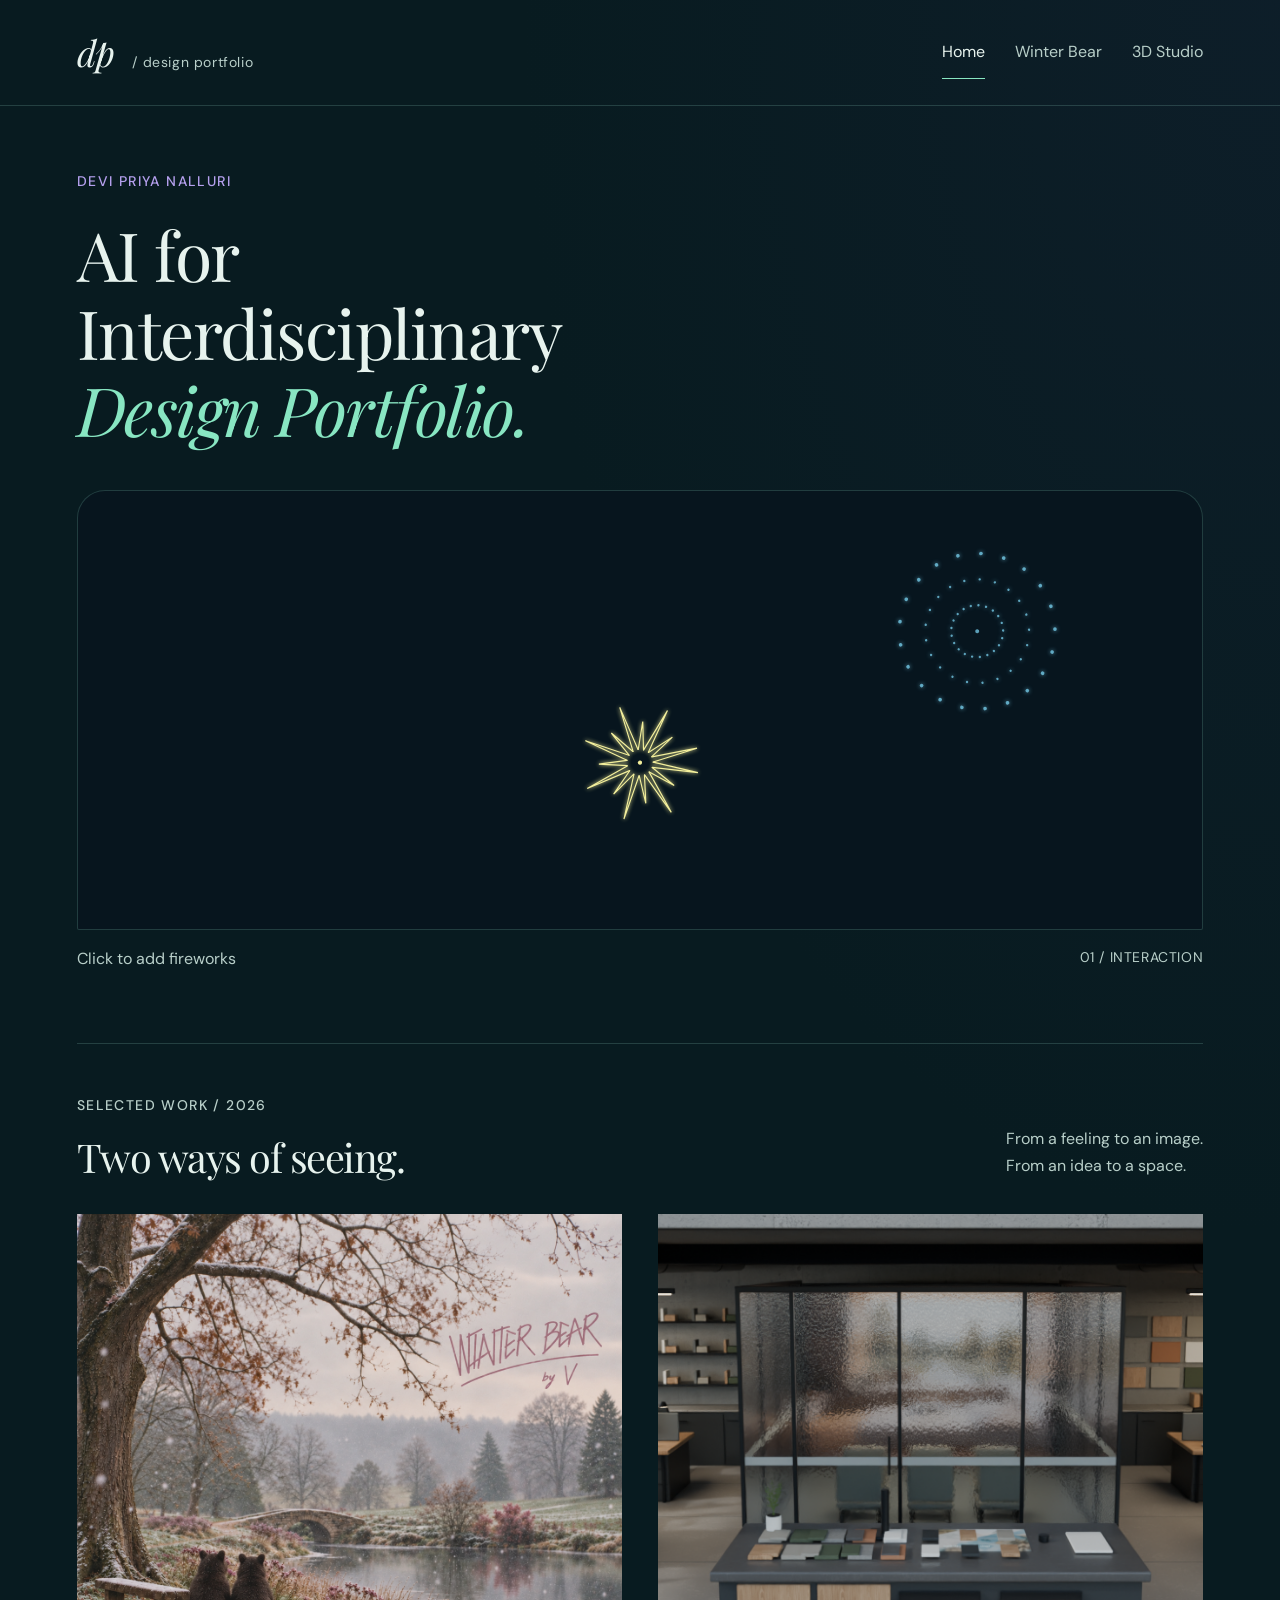
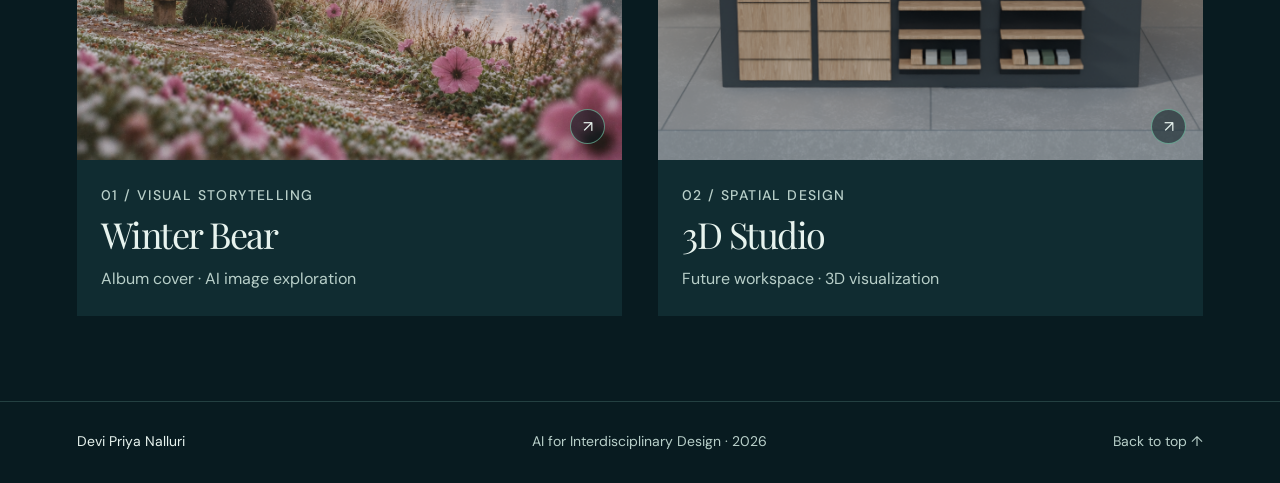
==== index.html @ 21fcf57a "Publish interdisciplinary design portfolio" ====
<!doctype html><html lang="en"><head><meta charset="UTF-8"><meta name="viewport" content="width=device-width,initial-scale=1"><meta name="theme-color" content="#081b20"><meta name="description" content="Devi Priya Nalluri’s AI for Interdisciplinary Design Portfolio. Explore Winter Bear album artwork and an AI-integrated 3D Studio."><title>Design Portfolio — Devi Priya Nalluri</title><link rel="stylesheet" href="styles.css?v=green-image-cards-1"></head><body id="top"><a class="skip" href="#main">Skip to content</a><header class="header"><a class="brand" href="index.html" aria-label="Devi Priya Nalluri home">dp<span> / design portfolio</span></a><nav aria-label="Main navigation"><a href="index.html" aria-current="page">Home</a><a href="winter-bear.html" >Winter Bear</a><a href="studio.html" >3D Studio</a></nav></header><main id="main"><section class="home-hero"><div class="hero-copy"><p class="eyebrow">DEVI PRIYA NALLURI</p><h1>AI for<br>Interdisciplinary<br><em>Design Portfolio.</em></h1></div><div class="sky-wrap"><div id="firework-area" role="group" tabindex="0" aria-label="Fireworks drawing area. Click or tap to add one firework at that position. Press Enter or Space to add one at the center."><canvas aria-hidden="true"></canvas></div><p class="sky-note"><span class="firework-instruction">Click to add fireworks</span><span>01 / INTERACTION</span></p><span class="sr-only" id="firework-status" role="status" aria-live="polite"></span></div></section><section id="projects" class="projects"><div class="section-heading"><div><p class="eyebrow">SELECTED WORK / 2026</p><h2>Two ways of seeing.</h2></div><p>From a feeling to an image.<br>From an idea to a space.</p></div><div class="project-grid"><a class="project-card" href="winter-bear.html"><div class="card-image album"><img src="assets/winter-bear.png" alt="Winter Bear album cover with two bears beside a snowy pond" loading="lazy"><span class="card-arrow">↗</span></div><div class="card-meta"><div><p class="eyebrow">01 / VISUAL STORYTELLING</p><h3>Winter Bear</h3></div><span>Album cover · AI image exploration</span></div></a><a class="project-card" href="studio.html"><div class="card-image studio"><img src="assets/studio-final.png" alt="Final 3D studio with workstations, a central presentation room and green sofa" loading="lazy"><span class="card-arrow">↗</span></div><div class="card-meta"><div><p class="eyebrow">02 / SPATIAL DESIGN</p><h3>3D Studio</h3></div><span>Future workspace · 3D visualization</span></div></a></div></section></main><footer><a href="index.html">Devi Priya Nalluri</a><span>AI for Interdisciplinary Design · 2026</span><a href="#top">Back to top ↑</a></footer><dialog id="viewer"><button class="close" aria-label="Close image">Close ×</button><img alt=""><p></p></dialog><script src="app.js?v=fireworks-expiry-1"></script></body></html>
---- styles.css ----
@import url('https://fonts.googleapis.com/css2?family=DM+Sans:wght@400;450;500;600;700&family=Playfair+Display:ital,wght@0,400;0,500;1,400;1,500&display=swap');
:root{--bg:#081b20;--ink:#e7f3ee;--muted:#a5bfb9;--line:#9bdfcc30;--accent:#88e6c2;--violet:#b5a0ee;--serif:'Playfair Display',Georgia,serif;--sans:'DM Sans',Arial,sans-serif;color-scheme:dark}*{box-sizing:border-box}html{scroll-behavior:smooth;scroll-padding-top:30px}body{margin:0;background:var(--bg);color:var(--ink);font-family:var(--sans);font-size:15px;line-height:1.65}a{color:inherit;text-decoration:none}button{font:inherit;color:inherit}button,a{-webkit-tap-highlight-color:transparent}a:focus-visible,button:focus-visible{outline:2px solid var(--accent);outline-offset:6px}::selection{background:#397f72;color:white}.header,main,footer{max-width:1600px;margin:auto;padding-left:6%;padding-right:6%}.header{height:106px;display:flex;align-items:center;justify-content:space-between;border-bottom:1px solid var(--line)}.brand{font-family:var(--serif);font-size:30px;font-style:italic;letter-spacing:-2px}.brand span{font-family:var(--sans);font-style:normal;font-size:11px;letter-spacing:1px;color:var(--muted);margin-left:15px}nav{display:flex;gap:35px;font-size:12px}nav a{color:var(--muted);padding:7px 0;border-bottom:1px solid transparent}nav a:hover,nav a[aria-current]{color:var(--ink);border-color:var(--accent)}.eyebrow{font-size:10px;letter-spacing:2px;font-weight:500;line-height:1.6;color:var(--muted);margin:0 0 18px}h1,h2,h3,p{margin-top:0}h1,h2,h3{font-family:var(--serif);font-weight:400;line-height:1.14;letter-spacing:-1.5px}em{font-weight:400;color:var(--accent)}h1{font-size:clamp(48px,5.3vw,83px);margin-bottom:25px}h2{font-size:clamp(32px,3.1vw,48px);margin-bottom:20px}h3{font-size:32px;margin:0}.home-hero{display:grid;grid-template-columns:1.08fr 1fr;gap:6%;padding:88px 0 100px;align-items:center}.hero-copy>.eyebrow{color:var(--accent);margin-bottom:27px}.intro{font-size:14px;color:var(--muted);margin-bottom:35px}.text-link{font-size:12px;border-bottom:1px solid #8a929d;padding-bottom:10px;display:inline-flex;gap:40px}.text-link:hover{color:var(--accent)}.sky-wrap{padding-top:8px}#firework-area{position:relative;overflow:hidden;height:460px;border:1px solid #ffffff16;border-radius:48% 48% 2px 2px;background:radial-gradient(ellipse at 50% 65%,#163c40 0%,#0a202d 48%,#050f1f 90%);cursor:crosshair;isolation:isolate}canvas{position:absolute;inset:0;width:100%;height:100%}.moon{position:absolute;top:100px;right:90px;width:60px;height:60px;border-radius:50%;box-shadow:12px 6px 0 0 #e6dfc9;transform:rotate(-23deg);filter:drop-shadow(0 0 17px #ded0ad55);pointer-events:none}.sky-coordinate{position:absolute;bottom:99px;left:30px;font-size:8px;letter-spacing:2px;color:#b5d7cf;pointer-events:none}.sky-caption{position:absolute;bottom:0;left:0;right:0;padding:20px 30px;border-top:1px solid var(--line);display:flex;justify-content:space-between;align-items:center;gap:15px;background:#06191cbb}.sky-caption>span{font-family:var(--serif);font-style:italic;font-size:18px}.sky-caption button{border:0;background:transparent;text-align:left;font-size:9px;cursor:pointer;padding:8px 0;color:#9bf3d1}.sky-note{display:flex;justify-content:space-between;margin:16px 0 0;font-size:9px;color:var(--muted)}.sky-note span{font-size:8px;letter-spacing:1px}.projects{border-top:1px solid var(--line);padding:50px 0 85px}.section-heading{display:flex;justify-content:space-between;gap:30px;align-items:end;margin-bottom:35px}.section-heading h2{margin-bottom:0}.section-heading>p{font-size:12px;color:var(--muted);margin:0;max-width:260px}.project-grid{display:grid;grid-template-columns:1fr 1fr;gap:36px}.card-image{height:430px;position:relative;overflow:hidden;background:#102c31;display:flex;align-items:center;justify-content:center}.card-image.album{background:#152e33;padding:33px}.card-image.album img{width:auto;max-width:100%;height:100%;object-fit:contain}.card-image.studio img{width:100%;height:100%;object-fit:cover}.card-image img{transition:transform .6s}.project-card:hover img{transform:scale(1.035)}.card-arrow{position:absolute;bottom:16px;right:17px;border:1px solid #ffffff80;background:#081b2088;border-radius:50%;width:35px;height:35px;text-align:center;line-height:33px}.card-meta{padding-top:23px}.card-meta .eyebrow{margin-bottom:8px}.card-meta>span{display:block;color:var(--muted);font-size:11px;margin-top:10px}.closing{text-align:center;border-top:1px solid var(--line);padding:70px 0 80px}.closing>p:last-child{font-family:var(--serif);font-size:40px;line-height:1.4;margin:0}footer{border-top:1px solid var(--line);display:flex;justify-content:space-between;gap:20px;padding-top:26px;padding-bottom:30px;font-size:10px;color:var(--muted)}footer>a:first-child{color:var(--ink)}.project-page{padding-top:38px}.back{font-size:11px;color:var(--muted)}.project-intro{display:flex;justify-content:space-between;align-items:end;gap:30px;padding:65px 0 40px}.project-intro h1{font-size:clamp(64px,7vw,100px);margin:0}.project-intro>p{color:var(--muted);margin:0 0 8px;font-size:14px}.cover-feature{background:#102c31;padding:45px 0 20px;text-align:center}.cover-feature>.image-button{width:min(620px,80%)}.image-button{display:block;position:relative;margin:0;padding:0;background:transparent;border:0;cursor:zoom-in;overflow:hidden;width:100%}.image-button img{display:block;width:100%;height:auto}.expand{position:absolute;bottom:14px;right:14px;width:30px;height:30px;background:#081b20b0;border-radius:50%;line-height:28px;font-size:18px}.image-button:hover .expand{background:#3f4c5f}.image-caption{font-size:10px;color:var(--muted);margin:15px 0 0}.section-space{margin-top:95px}.brief{display:grid;grid-template-columns:1fr 1.6fr;gap:10%;padding-bottom:70px;border-bottom:1px solid var(--line)}.body-large{font-size:20px;line-height:1.75;color:#c3dcd4}.details{margin:30px 0 0}.details>div{border-top:1px solid var(--line);padding:14px 0;display:grid;grid-template-columns:120px 1fr;gap:15px}.details dt{font-size:11px;color:var(--muted)}.details dd{margin:0;font-size:12px}.process-grid{display:grid;grid-template-columns:repeat(3,1fr);gap:24px}figure{margin:0}figcaption{margin-top:20px}figcaption .eyebrow{color:var(--accent);font-size:9px}figcaption p{font-size:12px;color:var(--muted);margin-top:10px;line-height:1.8}.reflection{border-top:1px solid var(--line);padding-top:65px;padding-bottom:60px;max-width:100%}.reflection>p:last-child{color:var(--muted);max-width:590px;font-size:16px}.next-project{display:flex;align-items:center;justify-content:space-between;padding:38px 0 60px;border-top:1px solid var(--line)}.next-project h2{margin:0}.next-project>span{font-size:55px;color:var(--accent);transition:transform .2s}.next-project:hover>span{transform:translate(5px,-5px)}.comparison{display:grid;grid-template-columns:1fr 1fr;gap:28px}.decision-row{display:grid;grid-template-columns:repeat(3,1fr);gap:35px;margin-top:35px}.decision-row .eyebrow{color:var(--accent);font-size:9px}.decision-row p{color:var(--muted);font-size:12px;margin-top:12px}video{display:block;width:100%;background:#080d14;max-height:75vh}.skip{position:absolute;left:15px;top:-60px;background:var(--ink);color:var(--bg);padding:10px;z-index:20}.skip:focus{top:15px}dialog{border:1px solid var(--line);padding:55px 25px 15px;background:#081b20;color:var(--ink);max-width:95vw;max-height:95vh}dialog::backdrop{background:#03070de8}dialog img{display:block;max-width:85vw;max-height:73vh;object-fit:contain;margin:auto}dialog p{font-size:11px;color:var(--muted);margin:15px 0 0;max-width:800px}.close{position:absolute;right:20px;top:13px;background:transparent;border:0;cursor:pointer;font-size:12px}body:has(dialog[open]){overflow:hidden}
@media(min-width:1500px){.card-image{height:490px}}@media(max-width:1000px){.header,main,footer{padding-left:5%;padding-right:5%}.brand span{display:none}.home-hero{gap:5%;padding:65px 0 75px}#firework-area{height:400px}.sky-caption{padding:18px}.sky-caption>span{font-size:15px}.sky-coordinate{left:18px}.card-image{height:340px}.card-image.album{padding:25px}.sky-note{font-size:8px}.sky-note span{display:none}.project-intro>p{font-size:12px}.brief{gap:6%}}
@media(max-width:650px){.header{height:85px}nav{gap:18px;font-size:11px}.brand{font-size:26px}.home-hero{grid-template-columns:1fr;padding-top:50px;gap:45px}h1{font-size:clamp(38px,11.3vw,53px)}.intro br{display:none}.hero-copy{max-width:450px}#firework-area{height:380px;border-radius:46% 46% 2px 2px}.sky-caption{padding:20px}.moon{right:75px;top:75px}.sky-note{font-size:9px}.sky-note span{display:block}.section-heading{display:block;margin-bottom:26px}.section-heading>p{margin-top:20px}.project-grid,.process-grid,.comparison,.brief,.decision-row{grid-template-columns:1fr}.project-grid{gap:45px}.card-image{height:390px}.card-image.studio{height:300px}.projects{padding-top:35px;padding-bottom:60px}.closing{padding:50px 0}.closing>p:last-child{font-size:30px}footer{flex-wrap:wrap;gap:12px}footer>span{order:3;width:100%}footer>a:last-child{margin-left:auto}.project-intro{display:block;padding-top:40px}.project-intro>p{margin-top:20px;font-size:14px}.project-intro h1{font-size:64px}.section-space{margin-top:60px}.brief{gap:10px;padding-bottom:35px}.body-large{font-size:18px}.cover-feature{padding:25px 0 15px}.cover-feature>.image-button{width:88%}.cover-feature .image-caption{padding:0 12px;font-size:8px}.process-grid{gap:30px}.comparison{gap:25px}.reflection{padding-top:40px;padding-bottom:30px}.decision-row{gap:10px}.details>div{grid-template-columns:90px 1fr}.image-caption{font-size:9px}}
@media(prefers-reduced-motion:reduce){html{scroll-behavior:auto}*,*:before,*:after{animation:none!important;transition:none!important}}

body{background:radial-gradient(ellipse at 100% 0%,#18243b55,transparent 42%),var(--bg)}em{color:var(--accent)}.closing em{color:var(--violet)}#firework-area:focus-visible{outline:2px solid var(--accent);outline-offset:6px}#firework-area{border-color:#8ee8cc30}.sky-caption{min-height:76px}.sky-caption button{font-size:10px;min-height:38px}.sky-note{gap:12px}.sky-note>span{flex-shrink:0}.hero-copy>.eyebrow{color:var(--violet)}.card-arrow{border-color:#88e6c288}.moon{display:none}@media(max-width:650px){.sky-note{font-size:8px}.sky-caption>span{font-size:16px}.sky-caption{padding:16px}.sky-caption button{font-size:9px}}

/* Panoramic aurora aligns with the entire two-project grid. */
.home-hero{grid-template-columns:minmax(0,1fr);gap:42px;padding-top:64px;padding-bottom:70px}.sky-wrap{width:100%;min-width:0;padding-top:0}#firework-area{width:100%;height:440px;border-radius:28px 28px 2px 2px}.hero-copy{display:grid;grid-template-columns:1.3fr 1fr;column-gap:7%;align-items:end;max-width:none}.hero-copy>.eyebrow{grid-column:1/-1;margin-bottom:24px}.hero-copy h1{grid-column:1;grid-row:2/4;margin-bottom:0}.hero-copy .intro{grid-column:2;grid-row:2;margin-bottom:26px}.hero-copy .text-link{grid-column:2;grid-row:3;justify-self:start;align-self:start}.sky-coordinate{bottom:100px}.sky-caption{padding-left:30px;padding-right:30px}
@media(max-width:650px){.home-hero{gap:35px;padding-top:46px;padding-bottom:50px}.hero-copy{display:block}.hero-copy h1{margin-bottom:25px}.hero-copy .intro{margin-bottom:30px}#firework-area{height:360px;border-radius:22px 22px 2px 2px}.sky-caption{padding-left:16px;padding-right:16px}}

#firework-area{background:#07151e;cursor:crosshair;touch-action:pan-y;isolation:isolate}#firework-area canvas{display:block;pointer-events:none}.sky-note .firework-instruction{font-size:11px;letter-spacing:0;color:var(--muted);flex-shrink:1}.sr-only{position:absolute;width:1px;height:1px;padding:0;margin:-1px;overflow:hidden;clip:rect(0,0,0,0);white-space:nowrap;border:0}
.sky-note .firework-instruction{display:block}

.project-grid .card-image{aspect-ratio:1/1;height:auto}.project-grid .card-image.album{padding:0;background:transparent}.project-grid .card-image.album img{width:100%;height:100%;object-fit:cover}

.project-grid{grid-template-columns:repeat(2,minmax(0,1fr))}.project-card{min-width:0}.project-grid .card-image{display:block;position:relative;width:100%;aspect-ratio:1;height:auto;padding:0;overflow:hidden}.project-grid .card-image img{position:absolute;inset:0;width:100%;height:100%;max-width:none;object-fit:cover}.project-grid .card-image.studio img{transform:scale(1.1)}.project-grid .project-card:hover .card-image.studio img{transform:scale(1.135)}@media(max-width:650px){.project-grid{grid-template-columns:minmax(0,1fr)}}

.cover-feature>.image-button{margin-inline:auto}

/* Supporting typography uses the requested 14 / 16 / 18 px scale. */
:root{--muted:#b8cfc9}body{font-size:16px;line-height:1.75}.brand{font-size:36px}.brand span{font-size:14px;letter-spacing:.6px}nav{font-size:16px;gap:30px}nav a{padding:12px 0}.eyebrow,figcaption .eyebrow,.decision-row .eyebrow{font-size:14px;letter-spacing:1.4px;line-height:1.6}.intro,.project-intro>p{font-size:18px;line-height:1.75}.project-intro>p{max-width:420px}.text-link,.back{font-size:16px}.section-heading>p{font-size:16px;line-height:1.7;max-width:350px}.card-meta>span{font-size:16px;line-height:1.7}.card-meta h3{font-size:36px}.image-caption,.cover-feature .image-caption{font-size:14px;line-height:1.65}.cover-feature .image-caption{padding:0 24px}.body-large{font-size:18px;line-height:1.75}.details>div{grid-template-columns:145px minmax(0,1fr);gap:20px;padding:19px 0}.details dt{font-size:14px;font-weight:500}.details dd{font-size:16px;line-height:1.75}figcaption p,.decision-row p{font-size:16px;line-height:1.8}.reflection>p:last-child{font-size:18px;line-height:1.8;max-width:680px}footer{font-size:14px;line-height:1.65;flex-wrap:wrap;align-items:center;gap:20px;padding-top:28px;padding-bottom:30px}dialog p{font-size:14px}.close{font-size:16px;min-height:44px;top:4px}.sky-note{font-size:14px;flex-wrap:wrap;gap:10px 20px;line-height:1.65}.sky-note span{font-size:14px;letter-spacing:.6px}.sky-note .firework-instruction{font-size:16px;letter-spacing:0}.sky-coordinate{font-size:14px}.sky-caption button{font-size:16px}
@media(max-width:1000px){.brief{grid-template-columns:1fr 1.5fr;gap:5%}.details>div{grid-template-columns:1fr;gap:6px}.section-heading{align-items:start}.section-heading>p{max-width:300px}.process-grid{gap:22px}}
@media(max-width:650px){.header{height:auto;min-height:94px;gap:16px;padding-top:16px;padding-bottom:16px}.brand{font-size:34px}nav{font-size:16px;gap:16px;flex-wrap:wrap;justify-content:flex-end}.eyebrow,figcaption .eyebrow,.decision-row .eyebrow{font-size:14px;letter-spacing:1px}.section-heading>p,.card-meta>span{font-size:16px}.project-intro>p,.body-large{font-size:18px}.brief{grid-template-columns:1fr;gap:14px}.details dd,figcaption p,.decision-row p{font-size:16px}.reflection>p:last-child{font-size:18px}.image-caption,.cover-feature .image-caption{font-size:14px}.sky-note .firework-instruction{font-size:16px}.sky-note>span:last-child{font-size:14px}.section-heading>p{max-width:none}footer{font-size:14px}}
.hero-copy{display:block}

/* Shared green card surface for project imagery. */
:root{--card:#102c31}.project-card,.project-grid .card-image,.project-grid .card-image.album,.cover-feature,.process-grid figure,.comparison figure{background:var(--card)}.project-card .card-meta{padding:24px}.project-page .image-button{background:var(--card);padding:20px}.project-page .cover-feature>.image-button{padding:0}.process-grid figcaption,.comparison figcaption{margin-top:0;padding:4px 20px 20px}.process-grid figcaption p,.comparison figcaption p{margin-bottom:0}.project-page .expand{bottom:30px;right:30px}.project-page .cover-feature .expand{bottom:14px;right:14px}@media(max-width:650px){.project-card .card-meta{padding:20px}.project-page .image-button{padding:14px}.process-grid figcaption,.comparison figcaption{padding:4px 14px 20px}.project-page .expand{bottom:24px;right:24px}}
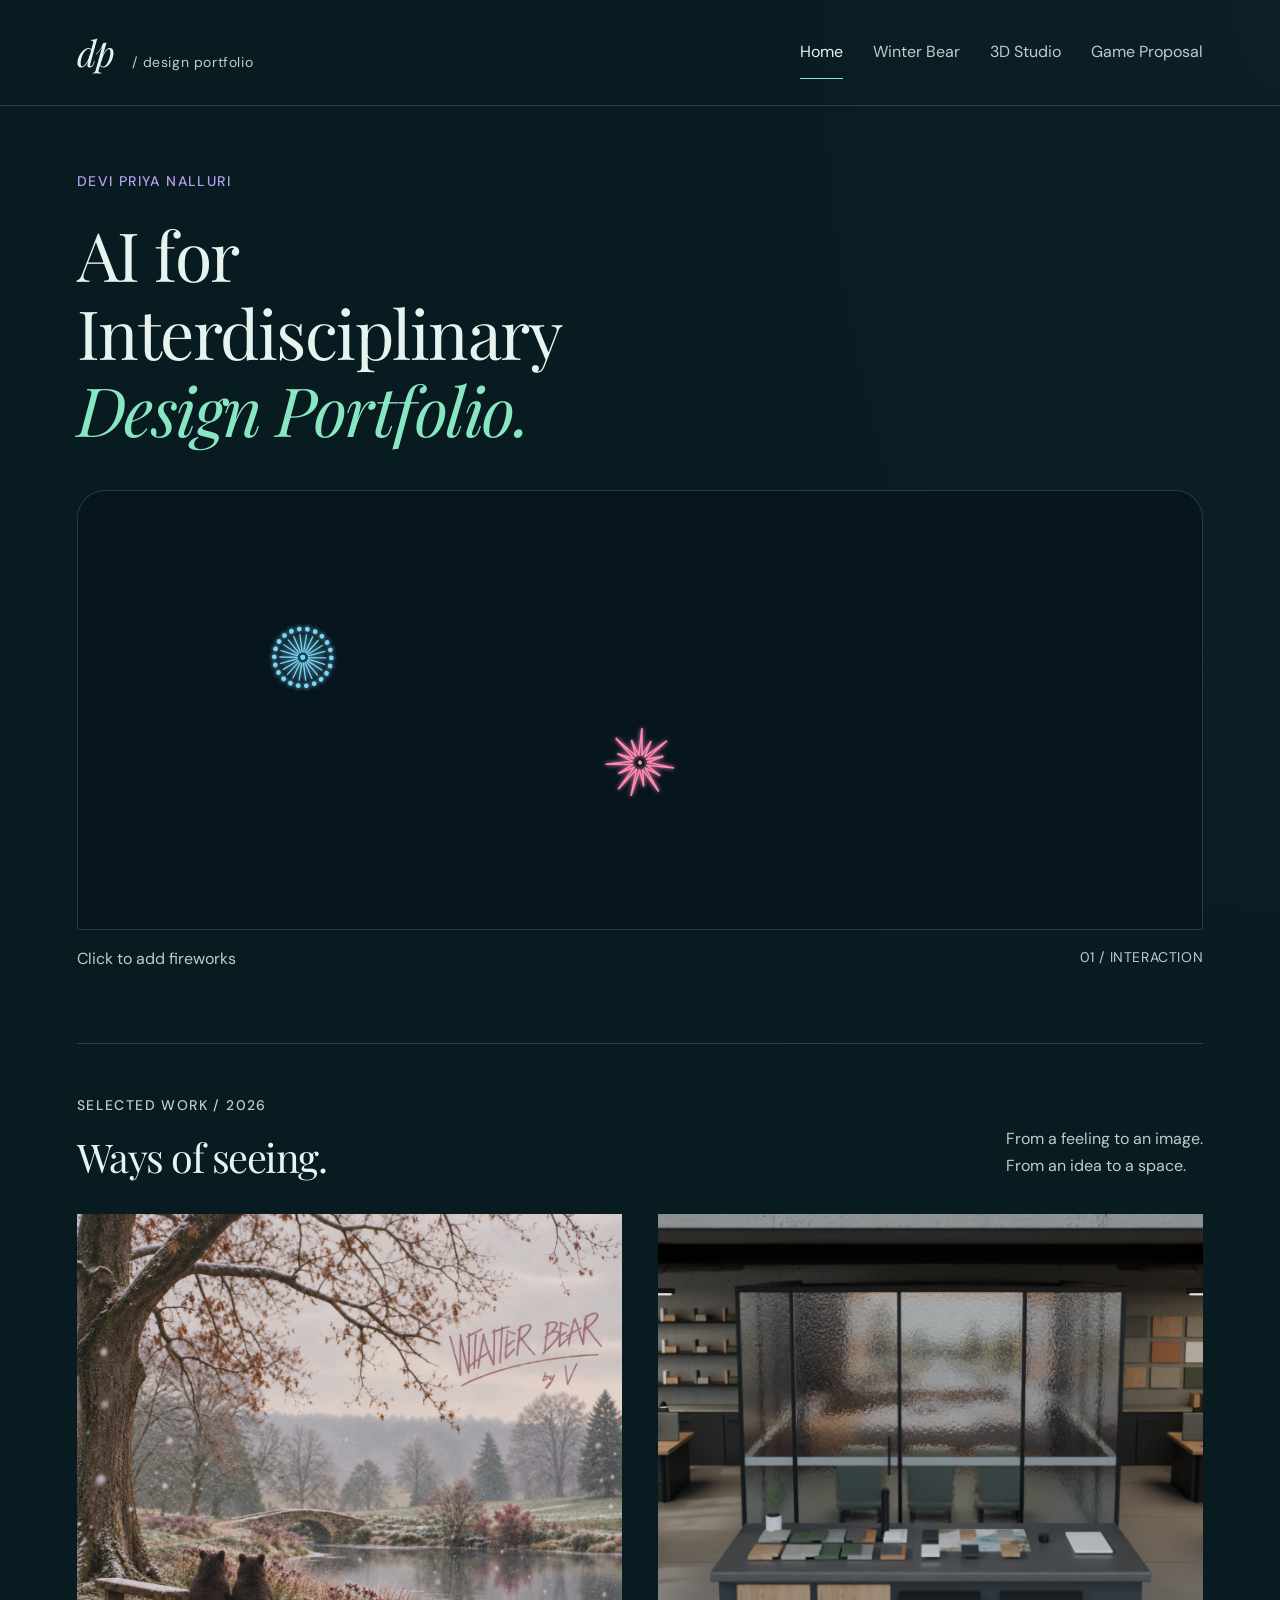
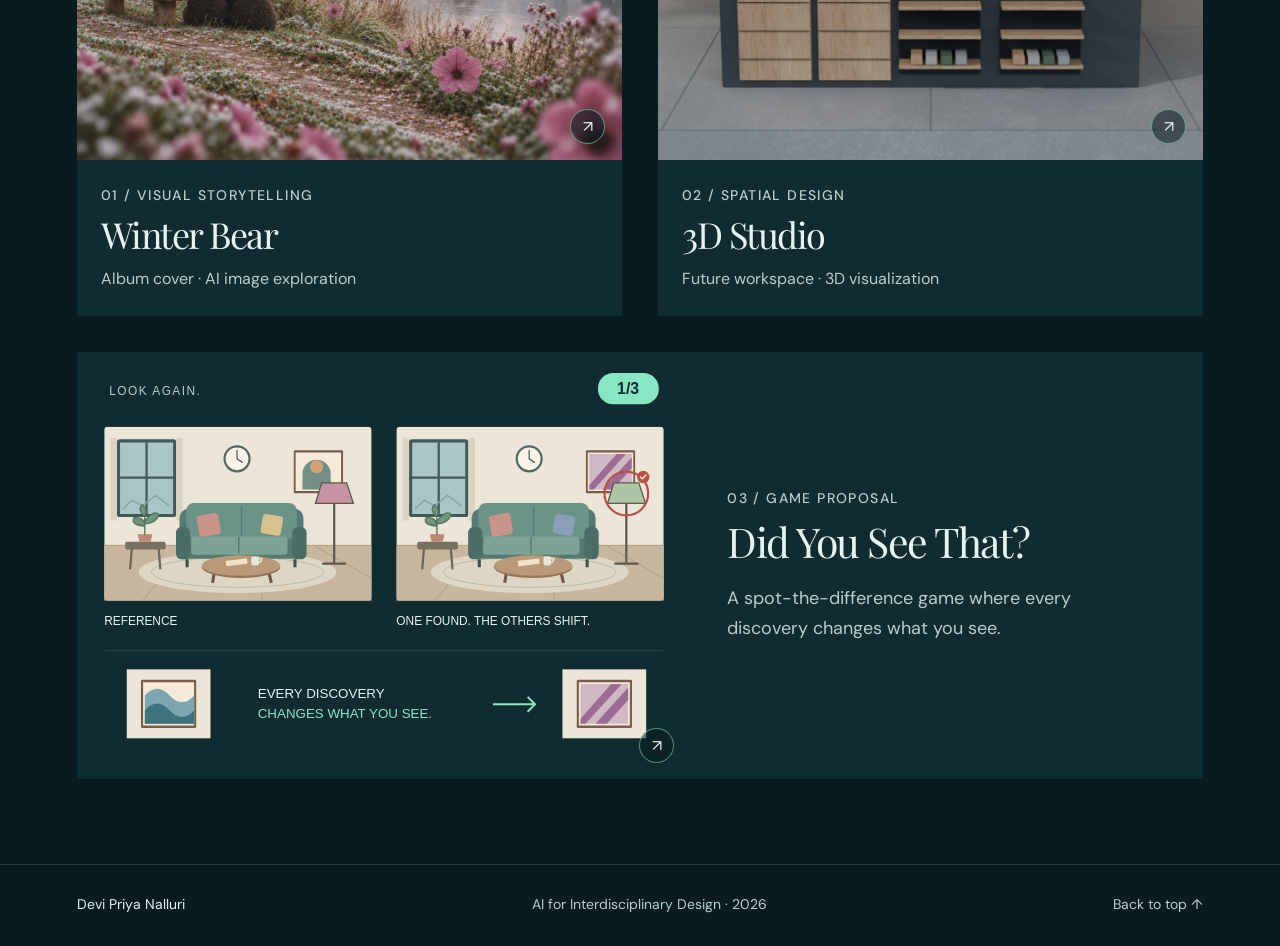
==== commit ab2d6b32: "Add Did You See That game proposal introduction" ====
--- a/index.html
+++ b/index.html
@@ -1 +1 @@
-<!doctype html><html lang="en"><head><meta charset="UTF-8"><meta name="viewport" content="width=device-width,initial-scale=1"><meta name="theme-color" content="#081b20"><meta name="description" content="Devi Priya Nalluri’s AI for Interdisciplinary Design Portfolio. Explore Winter Bear album artwork and an AI-integrated 3D Studio."><title>Design Portfolio — Devi Priya Nalluri</title><link rel="stylesheet" href="styles.css?v=green-image-cards-1"></head><body id="top"><a class="skip" href="#main">Skip to content</a><header class="header"><a class="brand" href="index.html" aria-label="Devi Priya Nalluri home">dp<span> / design portfolio</span></a><nav aria-label="Main navigation"><a href="index.html" aria-current="page">Home</a><a href="winter-bear.html" >Winter Bear</a><a href="studio.html" >3D Studio</a></nav></header><main id="main"><section class="home-hero"><div class="hero-copy"><p class="eyebrow">DEVI PRIYA NALLURI</p><h1>AI for<br>Interdisciplinary<br><em>Design Portfolio.</em></h1></div><div class="sky-wrap"><div id="firework-area" role="group" tabindex="0" aria-label="Fireworks drawing area. Click or tap to add one firework at that position. Press Enter or Space to add one at the center."><canvas aria-hidden="true"></canvas></div><p class="sky-note"><span class="firework-instruction">Click to add fireworks</span><span>01 / INTERACTION</span></p><span class="sr-only" id="firework-status" role="status" aria-live="polite"></span></div></section><section id="projects" class="projects"><div class="section-heading"><div><p class="eyebrow">SELECTED WORK / 2026</p><h2>Two ways of seeing.</h2></div><p>From a feeling to an image.<br>From an idea to a space.</p></div><div class="project-grid"><a class="project-card" href="winter-bear.html"><div class="card-image album"><img src="assets/winter-bear.png" alt="Winter Bear album cover with two bears beside a snowy pond" loading="lazy"><span class="card-arrow">↗</span></div><div class="card-meta"><div><p class="eyebrow">01 / VISUAL STORYTELLING</p><h3>Winter Bear</h3></div><span>Album cover · AI image exploration</span></div></a><a class="project-card" href="studio.html"><div class="card-image studio"><img src="assets/studio-final.png" alt="Final 3D studio with workstations, a central presentation room and green sofa" loading="lazy"><span class="card-arrow">↗</span></div><div class="card-meta"><div><p class="eyebrow">02 / SPATIAL DESIGN</p><h3>3D Studio</h3></div><span>Future workspace · 3D visualization</span></div></a></div></section></main><footer><a href="index.html">Devi Priya Nalluri</a><span>AI for Interdisciplinary Design · 2026</span><a href="#top">Back to top ↑</a></footer><dialog id="viewer"><button class="close" aria-label="Close image">Close ×</button><img alt=""><p></p></dialog><script src="app.js?v=fireworks-expiry-1"></script></body></html>+<!doctype html><html lang="en"><head><meta charset="UTF-8"><meta name="viewport" content="width=device-width,initial-scale=1"><meta name="theme-color" content="#081b20"><meta name="description" content="Devi Priya Nalluri’s AI for Interdisciplinary Design Portfolio. Explore Winter Bear album artwork, an AI-integrated 3D Studio, and the game proposal Did You See That?."><title>Design Portfolio — Devi Priya Nalluri</title><link rel="stylesheet" href="styles.css?v=game-proposal-1"></head><body id="top"><a class="skip" href="#main">Skip to content</a><header class="header"><a class="brand" href="index.html" aria-label="Devi Priya Nalluri home">dp<span> / design portfolio</span></a><nav aria-label="Main navigation"><a href="index.html" aria-current="page">Home</a><a href="winter-bear.html" >Winter Bear</a><a href="studio.html" >3D Studio</a><a href="game-proposal.html">Game Proposal</a></nav></header><main id="main"><section class="home-hero"><div class="hero-copy"><p class="eyebrow">DEVI PRIYA NALLURI</p><h1>AI for<br>Interdisciplinary<br><em>Design Portfolio.</em></h1></div><div class="sky-wrap"><div id="firework-area" role="group" tabindex="0" aria-label="Fireworks drawing area. Click or tap to add one firework at that position. Press Enter or Space to add one at the center."><canvas aria-hidden="true"></canvas></div><p class="sky-note"><span class="firework-instruction">Click to add fireworks</span><span>01 / INTERACTION</span></p><span class="sr-only" id="firework-status" role="status" aria-live="polite"></span></div></section><section id="projects" class="projects"><div class="section-heading"><div><p class="eyebrow">SELECTED WORK / 2026</p><h2>Ways of seeing.</h2></div><p>From a feeling to an image.<br>From an idea to a space.</p></div><div class="project-grid"><a class="project-card" href="winter-bear.html"><div class="card-image album"><img src="assets/winter-bear.png" alt="Winter Bear album cover with two bears beside a snowy pond" loading="lazy"><span class="card-arrow">↗</span></div><div class="card-meta"><div><p class="eyebrow">01 / VISUAL STORYTELLING</p><h3>Winter Bear</h3></div><span>Album cover · AI image exploration</span></div></a><a class="project-card" href="studio.html"><div class="card-image studio"><img src="assets/studio-final.png" alt="Final 3D studio with workstations, a central presentation room and green sofa" loading="lazy"><span class="card-arrow">↗</span></div><div class="card-meta"><div><p class="eyebrow">02 / SPATIAL DESIGN</p><h3>3D Studio</h3></div><span>Future workspace · 3D visualization</span></div></a><a class="project-card game-project-card" href="game-proposal.html"><div class="card-image game"><img src="assets/game-proposal-preview.svg" alt="Two illustrated rooms with a circled difference, a 1/3 counter, and a changing picture detail" loading="lazy"><span class="card-arrow">↗</span></div><div class="card-meta"><p class="eyebrow">03 / GAME PROPOSAL</p><h3>Did You See That?</h3><span>A spot-the-difference game where every discovery changes what you see.</span></div></a></div></section></main><footer><a href="index.html">Devi Priya Nalluri</a><span>AI for Interdisciplinary Design · 2026</span><a href="#top">Back to top ↑</a></footer><dialog id="viewer"><button class="close" aria-label="Close image">Close ×</button><img alt=""><p></p></dialog><script src="app.js?v=fireworks-expiry-1"></script></body></html>
--- a/styles.css
+++ b/styles.css
@@ -27,3 +27,8 @@
 
 /* Shared green card surface for project imagery. */
 :root{--card:#102c31}.project-card,.project-grid .card-image,.project-grid .card-image.album,.cover-feature,.process-grid figure,.comparison figure{background:var(--card)}.project-card .card-meta{padding:24px}.project-page .image-button{background:var(--card);padding:20px}.project-page .cover-feature>.image-button{padding:0}.process-grid figcaption,.comparison figcaption{margin-top:0;padding:4px 20px 20px}.process-grid figcaption p,.comparison figcaption p{margin-bottom:0}.project-page .expand{bottom:30px;right:30px}.project-page .cover-feature .expand{bottom:14px;right:14px}@media(max-width:650px){.project-card .card-meta{padding:20px}.project-page .image-button{padding:14px}.process-grid figcaption,.comparison figcaption{padding:4px 14px 20px}.project-page .expand{bottom:24px;right:24px}}
+
+/* Game proposal — Section 01: introduce the game. */
+.game-project-card{grid-column:1/-1;display:grid;grid-template-columns:1.2fr 1fr;align-items:center}.project-grid .game-project-card .card-image{aspect-ratio:1.44}.project-grid .card-image.game img{object-fit:contain}.game-project-card .card-meta{padding:36px}.game-project-card h3{font-size:clamp(30px,3.2vw,48px)}.game-project-card .card-meta>span{font-size:18px;line-height:1.65;max-width:420px;margin-top:20px}.game-title-block{padding:70px 0 48px;max-width:980px}.game-title-block h1{font-size:clamp(64px,8.5vw,124px);line-height:1.04;margin:0 0 30px}.game-tagline{font-size:18px;line-height:1.75;max-width:610px;color:var(--muted);margin:0}.game-visual{padding:30px;background:var(--card);border:1px solid var(--line)}.game-visual-heading{display:flex;align-items:center;justify-content:space-between;gap:24px;margin-bottom:28px}.game-visual-heading .eyebrow{margin-bottom:6px}.game-visual-heading p:last-child{font-family:var(--serif);font-size:clamp(24px,2.5vw,36px);line-height:1.3;margin:0}.discovery-counter{display:flex;align-items:center;gap:16px;border:1px solid #88e6c266;border-radius:50px;padding:10px 24px;color:var(--accent);white-space:nowrap}.discovery-counter span{font-size:14px;letter-spacing:1px}.discovery-counter strong{font-size:28px;line-height:1.2}.room-comparison{display:grid;grid-template-columns:repeat(2,minmax(0,1fr));gap:24px}.room-label{font-size:14px;letter-spacing:1px;display:flex;justify-content:space-between;gap:12px;margin-bottom:12px}.room-label>span{letter-spacing:0;color:var(--muted)}.project-page .room-zoom{padding:0;background:transparent}.room-zoom:after{content:'↗';position:absolute;right:12px;bottom:12px;width:30px;height:30px;border-radius:50%;background:#102c31c9;color:var(--ink);font-size:18px;line-height:29px}.change-inset{display:flex;justify-content:space-between;align-items:center;gap:30px;border-top:1px solid var(--line);margin-top:30px;padding-top:26px}.inset-explanation .eyebrow{color:var(--accent);margin-bottom:8px}.inset-explanation p:last-child{font-size:18px;line-height:1.6;margin-bottom:0}.detail-pair{display:flex;align-items:center;gap:22px}.detail-pair figure{width:130px;max-width:26vw}.detail-pair img{display:block;width:100%;height:auto}.detail-pair figcaption{font-size:14px;text-align:center;margin-top:8px;color:var(--muted)}.inset-arrow{font-size:30px;color:var(--accent)}.game-visual>figcaption{font-size:14px;color:var(--muted);line-height:1.7;border-top:1px solid var(--line);padding-top:20px;margin-top:26px;max-width:none}.game-intro-copy{display:grid;grid-template-columns:1fr 1.7fr;gap:8%;border-top:1px solid var(--line);padding-top:50px}.game-section-marker>span{display:inline-flex;align-items:center;justify-content:center;width:44px;height:44px;background:var(--accent);color:var(--bg);font-size:16px;margin-bottom:24px}.game-writing section+section{margin-top:38px;padding-top:32px;border-top:1px solid var(--line)}.game-writing h3{font-family:var(--sans);font-size:18px;font-weight:600;letter-spacing:0;line-height:1.5;margin-bottom:15px}.game-writing p{font-size:16px;line-height:1.85;color:var(--muted);margin:0;max-width:700px}.game-back-link{display:inline-block;margin:70px 0 55px;font-size:16px;color:var(--accent)}
+@media(max-width:1000px){nav{gap:20px}.header{height:auto;min-height:106px;gap:24px;padding-top:20px;padding-bottom:20px}nav{flex-wrap:wrap;justify-content:flex-end}.game-visual{padding:22px}.room-label{flex-wrap:wrap;gap:0 12px}.change-inset{gap:22px}.detail-pair{gap:14px}.detail-pair figure{width:110px}.game-project-card .card-meta{padding:26px}}
+@media(max-width:650px){.header{gap:14px}nav{gap:2px 16px;max-width:285px}.game-project-card{grid-template-columns:1fr}.game-project-card .card-meta{padding:24px}.game-title-block{padding:45px 0 35px}.game-title-block h1{font-size:64px}.game-visual{padding:16px}.game-visual-heading{gap:14px;align-items:start}.game-visual-heading p:last-child{font-size:26px}.discovery-counter{padding:10px 14px;gap:6px;flex-direction:column;border-radius:18px}.discovery-counter span{font-size:14px}.discovery-counter strong{font-size:24px}.room-comparison{grid-template-columns:1fr;gap:26px}.room-label{flex-wrap:nowrap}.change-inset{flex-direction:column;align-items:stretch;gap:22px}.inset-explanation p:last-child{font-size:18px}.detail-pair{justify-content:center;gap:18px}.detail-pair figure{max-width:none;width:38%}.game-intro-copy{grid-template-columns:1fr;gap:25px;padding-top:35px}.game-section-marker h2 br{display:none}.game-section-marker>span{margin-bottom:18px}.game-back-link{margin-top:50px}}
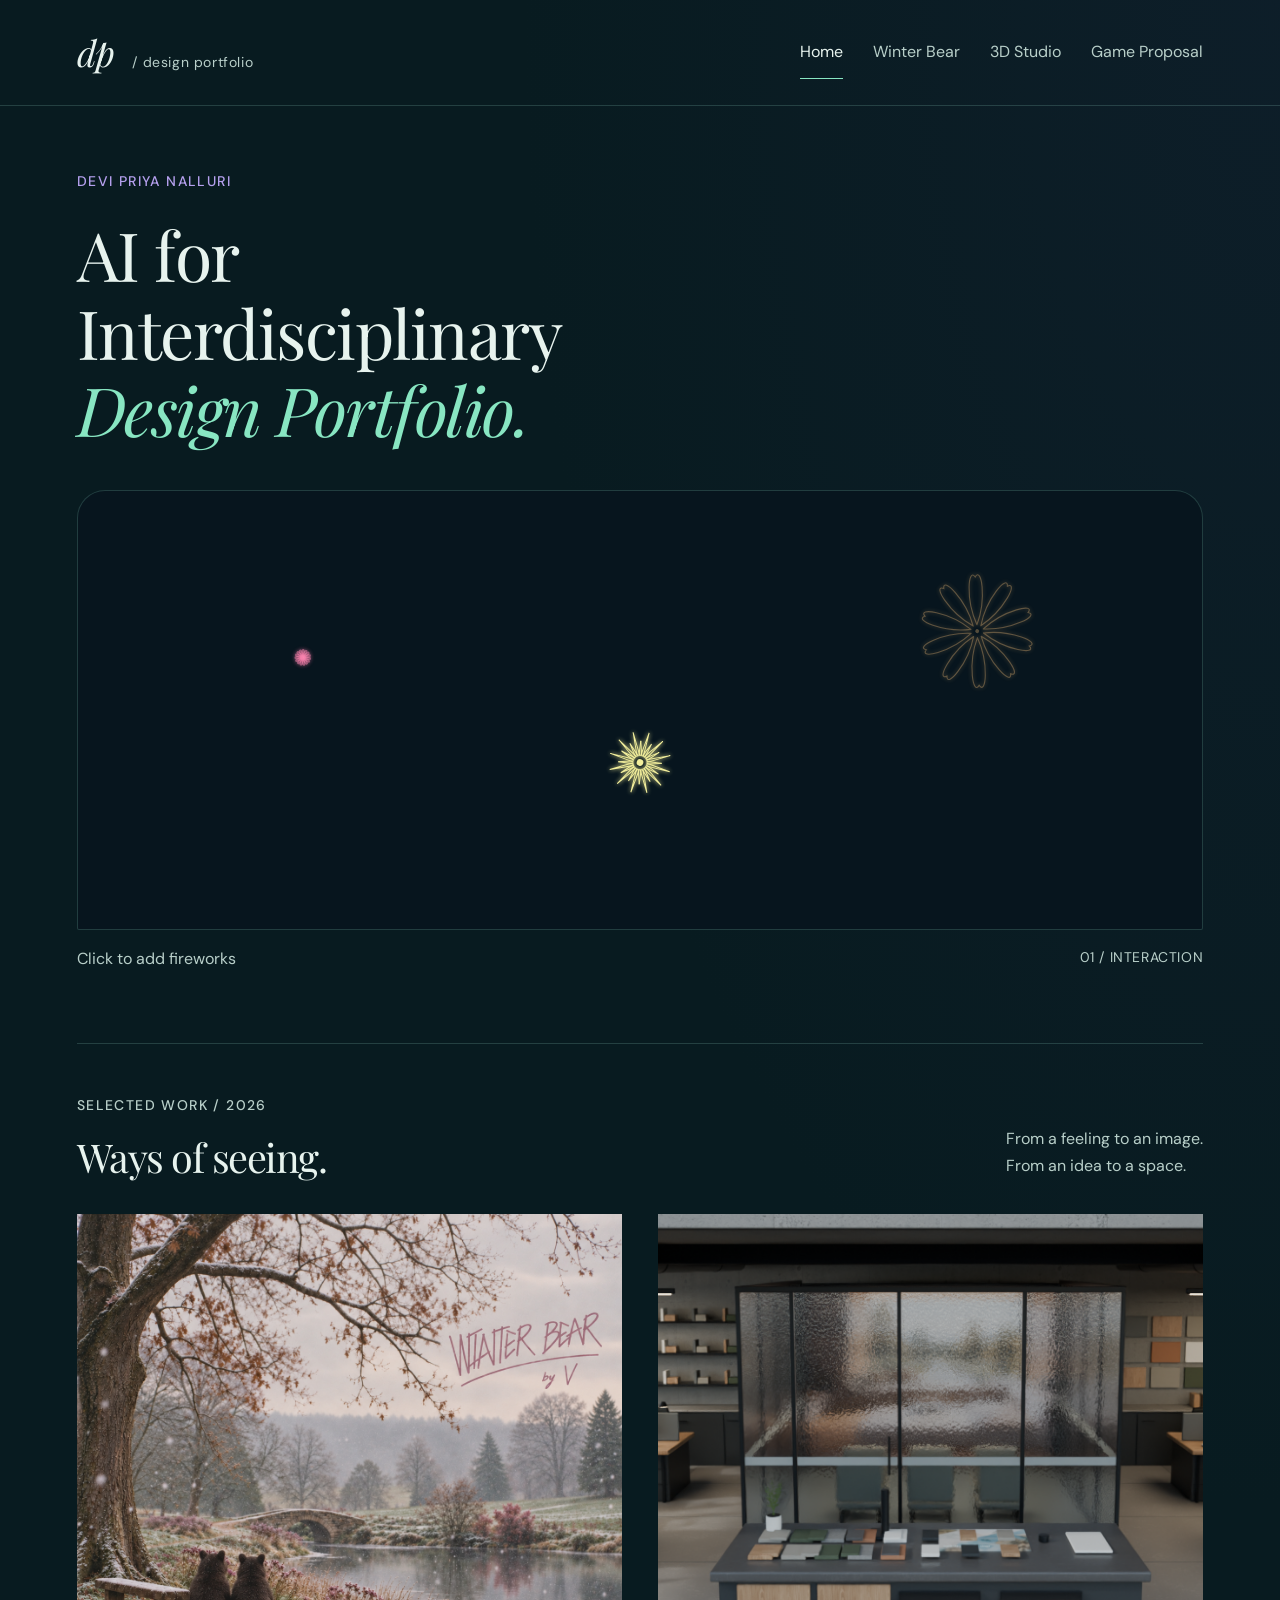
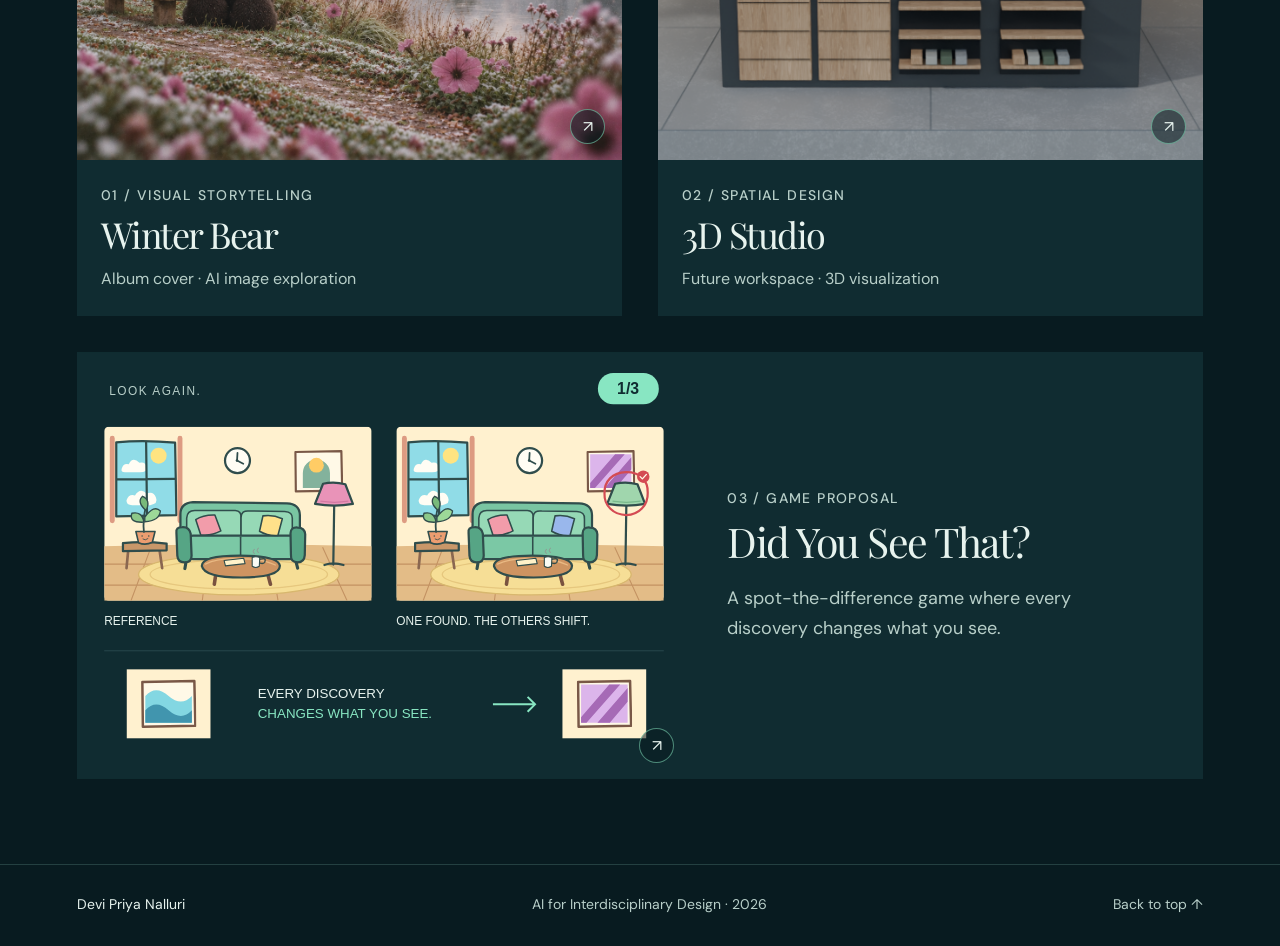
==== commit 41e8c358: "Make game concept illustrations more cartoon-like" ====
--- a/index.html
+++ b/index.html
@@ -1 +1 @@
-<!doctype html><html lang="en"><head><meta charset="UTF-8"><meta name="viewport" content="width=device-width,initial-scale=1"><meta name="theme-color" content="#081b20"><meta name="description" content="Devi Priya Nalluri’s AI for Interdisciplinary Design Portfolio. Explore Winter Bear album artwork, an AI-integrated 3D Studio, and the game proposal Did You See That?."><title>Design Portfolio — Devi Priya Nalluri</title><link rel="stylesheet" href="styles.css?v=game-proposal-1"></head><body id="top"><a class="skip" href="#main">Skip to content</a><header class="header"><a class="brand" href="index.html" aria-label="Devi Priya Nalluri home">dp<span> / design portfolio</span></a><nav aria-label="Main navigation"><a href="index.html" aria-current="page">Home</a><a href="winter-bear.html" >Winter Bear</a><a href="studio.html" >3D Studio</a><a href="game-proposal.html">Game Proposal</a></nav></header><main id="main"><section class="home-hero"><div class="hero-copy"><p class="eyebrow">DEVI PRIYA NALLURI</p><h1>AI for<br>Interdisciplinary<br><em>Design Portfolio.</em></h1></div><div class="sky-wrap"><div id="firework-area" role="group" tabindex="0" aria-label="Fireworks drawing area. Click or tap to add one firework at that position. Press Enter or Space to add one at the center."><canvas aria-hidden="true"></canvas></div><p class="sky-note"><span class="firework-instruction">Click to add fireworks</span><span>01 / INTERACTION</span></p><span class="sr-only" id="firework-status" role="status" aria-live="polite"></span></div></section><section id="projects" class="projects"><div class="section-heading"><div><p class="eyebrow">SELECTED WORK / 2026</p><h2>Ways of seeing.</h2></div><p>From a feeling to an image.<br>From an idea to a space.</p></div><div class="project-grid"><a class="project-card" href="winter-bear.html"><div class="card-image album"><img src="assets/winter-bear.png" alt="Winter Bear album cover with two bears beside a snowy pond" loading="lazy"><span class="card-arrow">↗</span></div><div class="card-meta"><div><p class="eyebrow">01 / VISUAL STORYTELLING</p><h3>Winter Bear</h3></div><span>Album cover · AI image exploration</span></div></a><a class="project-card" href="studio.html"><div class="card-image studio"><img src="assets/studio-final.png" alt="Final 3D studio with workstations, a central presentation room and green sofa" loading="lazy"><span class="card-arrow">↗</span></div><div class="card-meta"><div><p class="eyebrow">02 / SPATIAL DESIGN</p><h3>3D Studio</h3></div><span>Future workspace · 3D visualization</span></div></a><a class="project-card game-project-card" href="game-proposal.html"><div class="card-image game"><img src="assets/game-proposal-preview.svg" alt="Two illustrated rooms with a circled difference, a 1/3 counter, and a changing picture detail" loading="lazy"><span class="card-arrow">↗</span></div><div class="card-meta"><p class="eyebrow">03 / GAME PROPOSAL</p><h3>Did You See That?</h3><span>A spot-the-difference game where every discovery changes what you see.</span></div></a></div></section></main><footer><a href="index.html">Devi Priya Nalluri</a><span>AI for Interdisciplinary Design · 2026</span><a href="#top">Back to top ↑</a></footer><dialog id="viewer"><button class="close" aria-label="Close image">Close ×</button><img alt=""><p></p></dialog><script src="app.js?v=fireworks-expiry-1"></script></body></html>+<!doctype html><html lang="en"><head><meta charset="UTF-8"><meta name="viewport" content="width=device-width,initial-scale=1"><meta name="theme-color" content="#081b20"><meta name="description" content="Devi Priya Nalluri’s AI for Interdisciplinary Design Portfolio. Explore Winter Bear album artwork, an AI-integrated 3D Studio, and the game proposal Did You See That?."><title>Design Portfolio — Devi Priya Nalluri</title><link rel="stylesheet" href="styles.css?v=game-proposal-1"></head><body id="top"><a class="skip" href="#main">Skip to content</a><header class="header"><a class="brand" href="index.html" aria-label="Devi Priya Nalluri home">dp<span> / design portfolio</span></a><nav aria-label="Main navigation"><a href="index.html" aria-current="page">Home</a><a href="winter-bear.html" >Winter Bear</a><a href="studio.html" >3D Studio</a><a href="game-proposal.html">Game Proposal</a></nav></header><main id="main"><section class="home-hero"><div class="hero-copy"><p class="eyebrow">DEVI PRIYA NALLURI</p><h1>AI for<br>Interdisciplinary<br><em>Design Portfolio.</em></h1></div><div class="sky-wrap"><div id="firework-area" role="group" tabindex="0" aria-label="Fireworks drawing area. Click or tap to add one firework at that position. Press Enter or Space to add one at the center."><canvas aria-hidden="true"></canvas></div><p class="sky-note"><span class="firework-instruction">Click to add fireworks</span><span>01 / INTERACTION</span></p><span class="sr-only" id="firework-status" role="status" aria-live="polite"></span></div></section><section id="projects" class="projects"><div class="section-heading"><div><p class="eyebrow">SELECTED WORK / 2026</p><h2>Ways of seeing.</h2></div><p>From a feeling to an image.<br>From an idea to a space.</p></div><div class="project-grid"><a class="project-card" href="winter-bear.html"><div class="card-image album"><img src="assets/winter-bear.png" alt="Winter Bear album cover with two bears beside a snowy pond" loading="lazy"><span class="card-arrow">↗</span></div><div class="card-meta"><div><p class="eyebrow">01 / VISUAL STORYTELLING</p><h3>Winter Bear</h3></div><span>Album cover · AI image exploration</span></div></a><a class="project-card" href="studio.html"><div class="card-image studio"><img src="assets/studio-final.png" alt="Final 3D studio with workstations, a central presentation room and green sofa" loading="lazy"><span class="card-arrow">↗</span></div><div class="card-meta"><div><p class="eyebrow">02 / SPATIAL DESIGN</p><h3>3D Studio</h3></div><span>Future workspace · 3D visualization</span></div></a><a class="project-card game-project-card" href="game-proposal.html"><div class="card-image game"><img src="assets/game-proposal-preview.svg?v=cartoon-1" alt="Two illustrated rooms with a circled difference, a 1/3 counter, and a changing picture detail" loading="lazy"><span class="card-arrow">↗</span></div><div class="card-meta"><p class="eyebrow">03 / GAME PROPOSAL</p><h3>Did You See That?</h3><span>A spot-the-difference game where every discovery changes what you see.</span></div></a></div></section></main><footer><a href="index.html">Devi Priya Nalluri</a><span>AI for Interdisciplinary Design · 2026</span><a href="#top">Back to top ↑</a></footer><dialog id="viewer"><button class="close" aria-label="Close image">Close ×</button><img alt=""><p></p></dialog><script src="app.js?v=fireworks-expiry-1"></script></body></html>
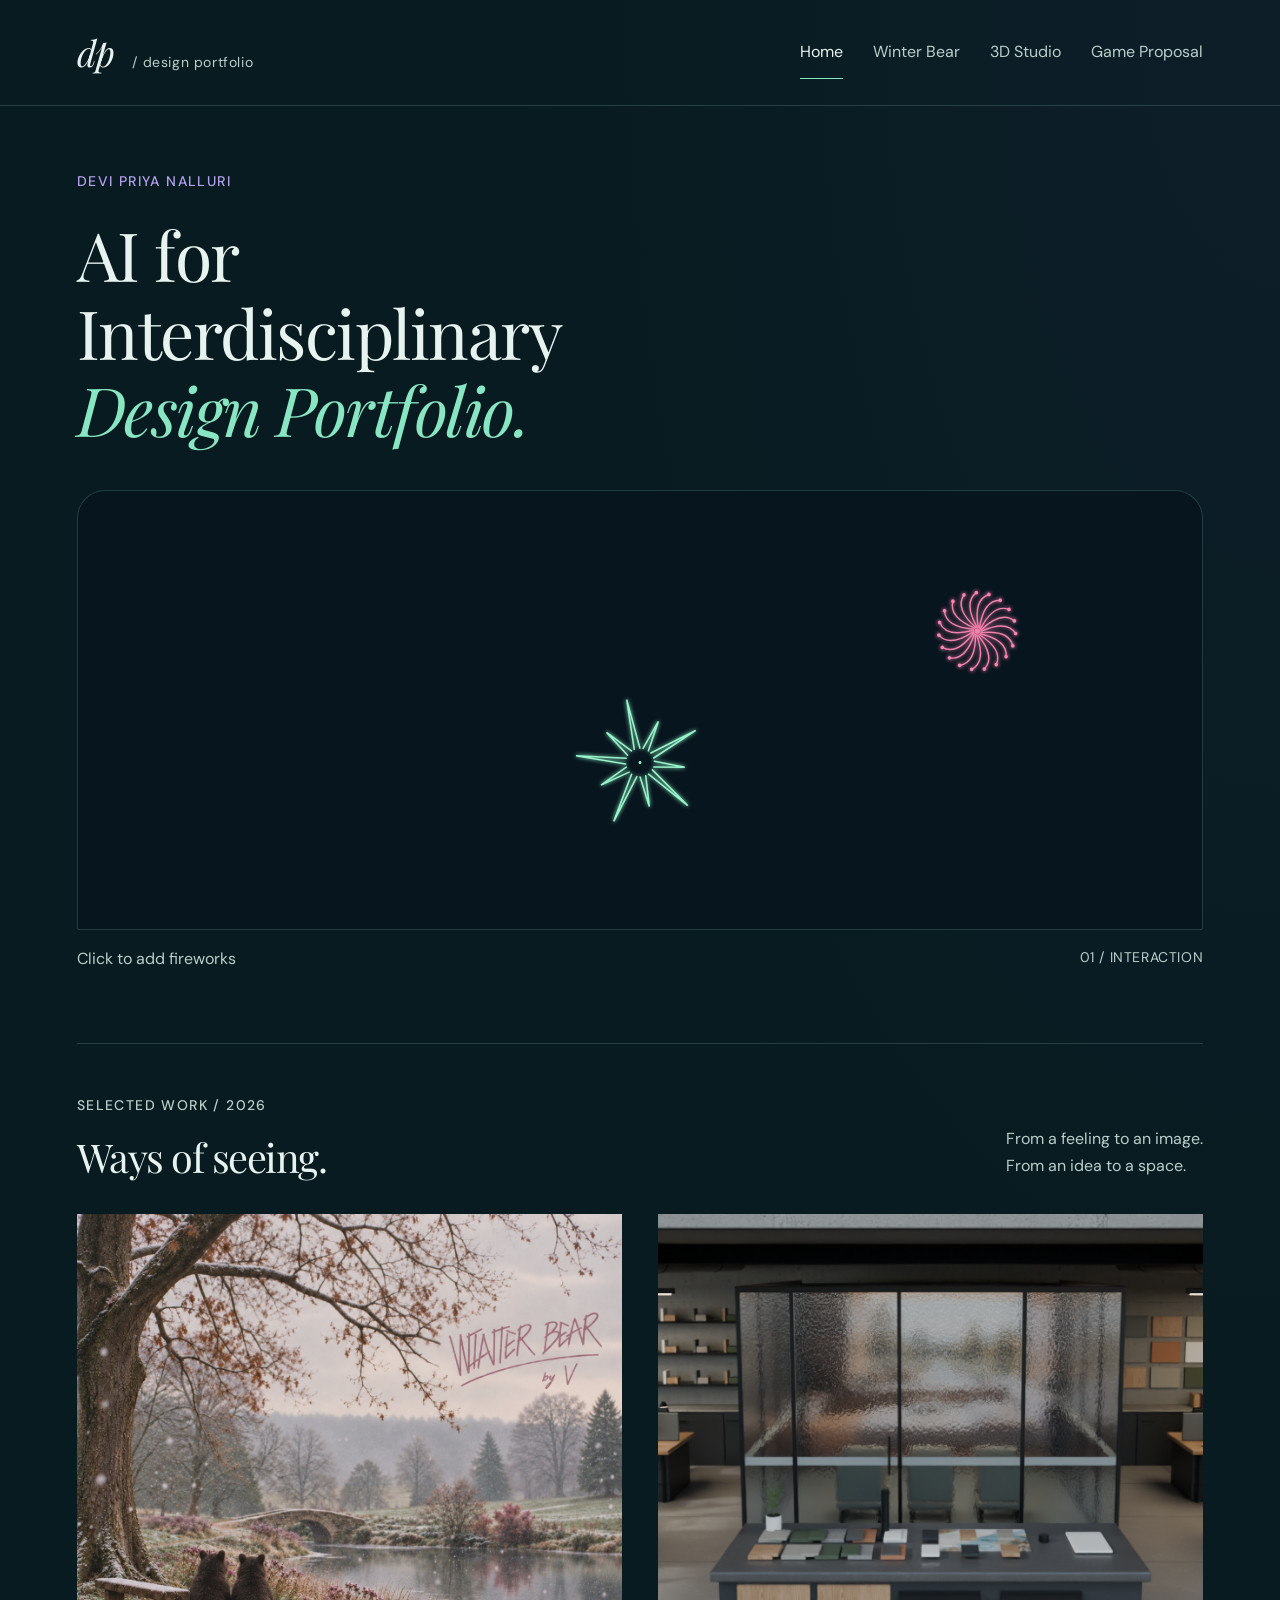
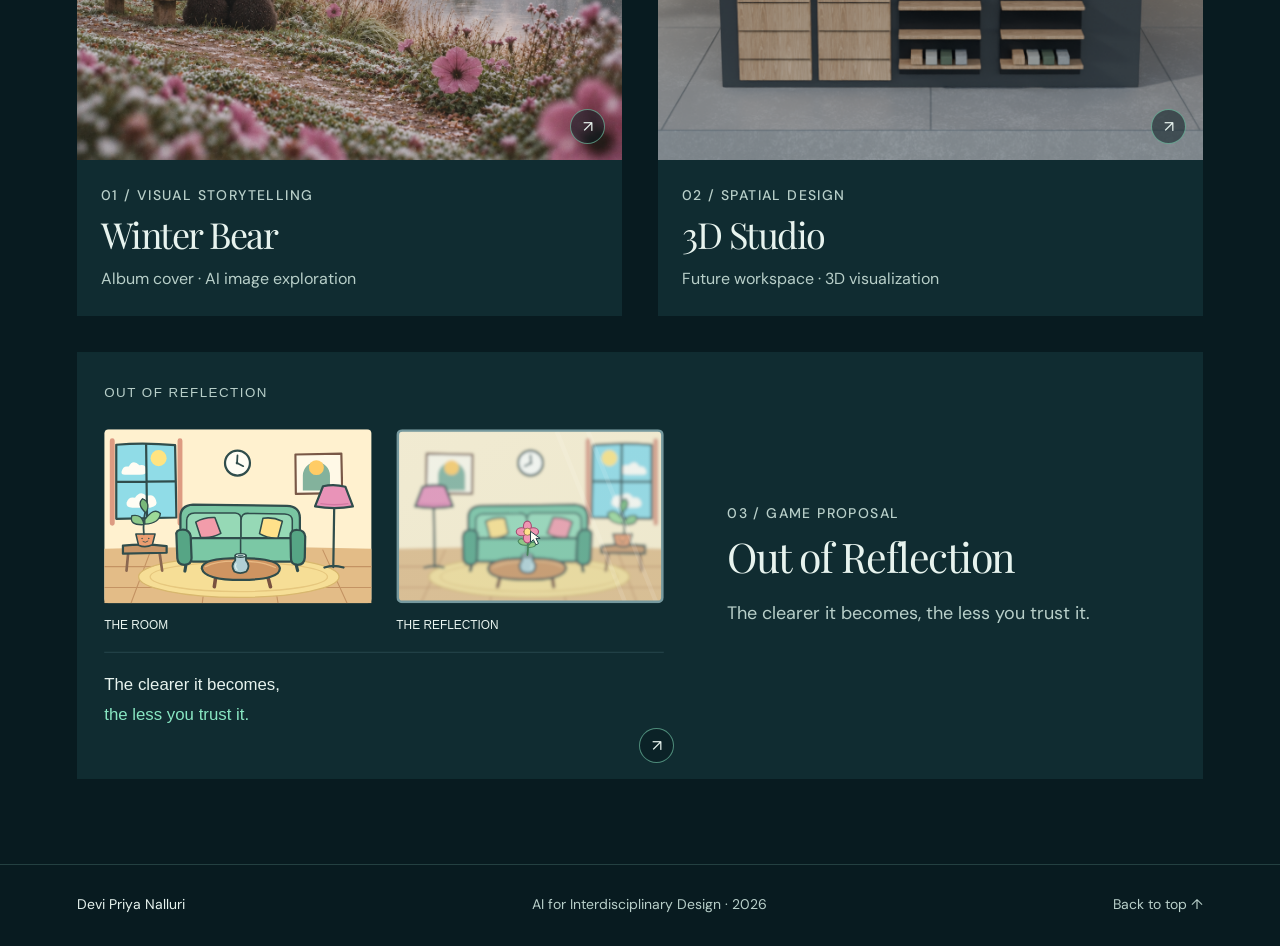
==== commit 024ab055: "Update game introduction to Out of Reflection" ====
--- a/index.html
+++ b/index.html
@@ -1 +1 @@
-<!doctype html><html lang="en"><head><meta charset="UTF-8"><meta name="viewport" content="width=device-width,initial-scale=1"><meta name="theme-color" content="#081b20"><meta name="description" content="Devi Priya Nalluri’s AI for Interdisciplinary Design Portfolio. Explore Winter Bear album artwork, an AI-integrated 3D Studio, and the game proposal Did You See That?."><title>Design Portfolio — Devi Priya Nalluri</title><link rel="stylesheet" href="styles.css?v=game-proposal-1"></head><body id="top"><a class="skip" href="#main">Skip to content</a><header class="header"><a class="brand" href="index.html" aria-label="Devi Priya Nalluri home">dp<span> / design portfolio</span></a><nav aria-label="Main navigation"><a href="index.html" aria-current="page">Home</a><a href="winter-bear.html" >Winter Bear</a><a href="studio.html" >3D Studio</a><a href="game-proposal.html">Game Proposal</a></nav></header><main id="main"><section class="home-hero"><div class="hero-copy"><p class="eyebrow">DEVI PRIYA NALLURI</p><h1>AI for<br>Interdisciplinary<br><em>Design Portfolio.</em></h1></div><div class="sky-wrap"><div id="firework-area" role="group" tabindex="0" aria-label="Fireworks drawing area. Click or tap to add one firework at that position. Press Enter or Space to add one at the center."><canvas aria-hidden="true"></canvas></div><p class="sky-note"><span class="firework-instruction">Click to add fireworks</span><span>01 / INTERACTION</span></p><span class="sr-only" id="firework-status" role="status" aria-live="polite"></span></div></section><section id="projects" class="projects"><div class="section-heading"><div><p class="eyebrow">SELECTED WORK / 2026</p><h2>Ways of seeing.</h2></div><p>From a feeling to an image.<br>From an idea to a space.</p></div><div class="project-grid"><a class="project-card" href="winter-bear.html"><div class="card-image album"><img src="assets/winter-bear.png" alt="Winter Bear album cover with two bears beside a snowy pond" loading="lazy"><span class="card-arrow">↗</span></div><div class="card-meta"><div><p class="eyebrow">01 / VISUAL STORYTELLING</p><h3>Winter Bear</h3></div><span>Album cover · AI image exploration</span></div></a><a class="project-card" href="studio.html"><div class="card-image studio"><img src="assets/studio-final.png" alt="Final 3D studio with workstations, a central presentation room and green sofa" loading="lazy"><span class="card-arrow">↗</span></div><div class="card-meta"><div><p class="eyebrow">02 / SPATIAL DESIGN</p><h3>3D Studio</h3></div><span>Future workspace · 3D visualization</span></div></a><a class="project-card game-project-card" href="game-proposal.html"><div class="card-image game"><img src="assets/game-proposal-preview.svg?v=cartoon-1" alt="Two illustrated rooms with a circled difference, a 1/3 counter, and a changing picture detail" loading="lazy"><span class="card-arrow">↗</span></div><div class="card-meta"><p class="eyebrow">03 / GAME PROPOSAL</p><h3>Did You See That?</h3><span>A spot-the-difference game where every discovery changes what you see.</span></div></a></div></section></main><footer><a href="index.html">Devi Priya Nalluri</a><span>AI for Interdisciplinary Design · 2026</span><a href="#top">Back to top ↑</a></footer><dialog id="viewer"><button class="close" aria-label="Close image">Close ×</button><img alt=""><p></p></dialog><script src="app.js?v=fireworks-expiry-1"></script></body></html>+<!doctype html><html lang="en"><head><meta charset="UTF-8"><meta name="viewport" content="width=device-width,initial-scale=1"><meta name="theme-color" content="#081b20"><meta name="description" content="Devi Priya Nalluri’s AI for Interdisciplinary Design Portfolio. Explore Winter Bear album artwork, an AI-integrated 3D Studio, and the game proposal Out of Reflection."><title>Design Portfolio — Devi Priya Nalluri</title><link rel="stylesheet" href="styles.css?v=out-of-reflection-1"></head><body id="top"><a class="skip" href="#main">Skip to content</a><header class="header"><a class="brand" href="index.html" aria-label="Devi Priya Nalluri home">dp<span> / design portfolio</span></a><nav aria-label="Main navigation"><a href="index.html" aria-current="page">Home</a><a href="winter-bear.html" >Winter Bear</a><a href="studio.html" >3D Studio</a><a href="game-proposal.html">Game Proposal</a></nav></header><main id="main"><section class="home-hero"><div class="hero-copy"><p class="eyebrow">DEVI PRIYA NALLURI</p><h1>AI for<br>Interdisciplinary<br><em>Design Portfolio.</em></h1></div><div class="sky-wrap"><div id="firework-area" role="group" tabindex="0" aria-label="Fireworks drawing area. Click or tap to add one firework at that position. Press Enter or Space to add one at the center."><canvas aria-hidden="true"></canvas></div><p class="sky-note"><span class="firework-instruction">Click to add fireworks</span><span>01 / INTERACTION</span></p><span class="sr-only" id="firework-status" role="status" aria-live="polite"></span></div></section><section id="projects" class="projects"><div class="section-heading"><div><p class="eyebrow">SELECTED WORK / 2026</p><h2>Ways of seeing.</h2></div><p>From a feeling to an image.<br>From an idea to a space.</p></div><div class="project-grid"><a class="project-card" href="winter-bear.html"><div class="card-image album"><img src="assets/winter-bear.png" alt="Winter Bear album cover with two bears beside a snowy pond" loading="lazy"><span class="card-arrow">↗</span></div><div class="card-meta"><div><p class="eyebrow">01 / VISUAL STORYTELLING</p><h3>Winter Bear</h3></div><span>Album cover · AI image exploration</span></div></a><a class="project-card" href="studio.html"><div class="card-image studio"><img src="assets/studio-final.png" alt="Final 3D studio with workstations, a central presentation room and green sofa" loading="lazy"><span class="card-arrow">↗</span></div><div class="card-meta"><div><p class="eyebrow">02 / SPATIAL DESIGN</p><h3>3D Studio</h3></div><span>Future workspace · 3D visualization</span></div></a><a class="project-card game-project-card" href="game-proposal.html"><div class="card-image game"><img src="assets/out-of-reflection-preview.svg" alt="A clear cartoon room beside its blurred reflection, with a flower mismatch in the reflected vase" loading="lazy"><span class="card-arrow">↗</span></div><div class="card-meta"><p class="eyebrow">03 / GAME PROPOSAL</p><h3>Out of Reflection</h3><span>The clearer it becomes, the less you trust it.</span></div></a></div></section></main><footer><a href="index.html">Devi Priya Nalluri</a><span>AI for Interdisciplinary Design · 2026</span><a href="#top">Back to top ↑</a></footer><dialog id="viewer"><button class="close" aria-label="Close image">Close ×</button><img alt=""><p></p></dialog><script src="app.js?v=fireworks-expiry-1"></script></body></html>
--- a/styles.css
+++ b/styles.css
@@ -32,3 +32,5 @@
 .game-project-card{grid-column:1/-1;display:grid;grid-template-columns:1.2fr 1fr;align-items:center}.project-grid .game-project-card .card-image{aspect-ratio:1.44}.project-grid .card-image.game img{object-fit:contain}.game-project-card .card-meta{padding:36px}.game-project-card h3{font-size:clamp(30px,3.2vw,48px)}.game-project-card .card-meta>span{font-size:18px;line-height:1.65;max-width:420px;margin-top:20px}.game-title-block{padding:70px 0 48px;max-width:980px}.game-title-block h1{font-size:clamp(64px,8.5vw,124px);line-height:1.04;margin:0 0 30px}.game-tagline{font-size:18px;line-height:1.75;max-width:610px;color:var(--muted);margin:0}.game-visual{padding:30px;background:var(--card);border:1px solid var(--line)}.game-visual-heading{display:flex;align-items:center;justify-content:space-between;gap:24px;margin-bottom:28px}.game-visual-heading .eyebrow{margin-bottom:6px}.game-visual-heading p:last-child{font-family:var(--serif);font-size:clamp(24px,2.5vw,36px);line-height:1.3;margin:0}.discovery-counter{display:flex;align-items:center;gap:16px;border:1px solid #88e6c266;border-radius:50px;padding:10px 24px;color:var(--accent);white-space:nowrap}.discovery-counter span{font-size:14px;letter-spacing:1px}.discovery-counter strong{font-size:28px;line-height:1.2}.room-comparison{display:grid;grid-template-columns:repeat(2,minmax(0,1fr));gap:24px}.room-label{font-size:14px;letter-spacing:1px;display:flex;justify-content:space-between;gap:12px;margin-bottom:12px}.room-label>span{letter-spacing:0;color:var(--muted)}.project-page .room-zoom{padding:0;background:transparent}.room-zoom:after{content:'↗';position:absolute;right:12px;bottom:12px;width:30px;height:30px;border-radius:50%;background:#102c31c9;color:var(--ink);font-size:18px;line-height:29px}.change-inset{display:flex;justify-content:space-between;align-items:center;gap:30px;border-top:1px solid var(--line);margin-top:30px;padding-top:26px}.inset-explanation .eyebrow{color:var(--accent);margin-bottom:8px}.inset-explanation p:last-child{font-size:18px;line-height:1.6;margin-bottom:0}.detail-pair{display:flex;align-items:center;gap:22px}.detail-pair figure{width:130px;max-width:26vw}.detail-pair img{display:block;width:100%;height:auto}.detail-pair figcaption{font-size:14px;text-align:center;margin-top:8px;color:var(--muted)}.inset-arrow{font-size:30px;color:var(--accent)}.game-visual>figcaption{font-size:14px;color:var(--muted);line-height:1.7;border-top:1px solid var(--line);padding-top:20px;margin-top:26px;max-width:none}.game-intro-copy{display:grid;grid-template-columns:1fr 1.7fr;gap:8%;border-top:1px solid var(--line);padding-top:50px}.game-section-marker>span{display:inline-flex;align-items:center;justify-content:center;width:44px;height:44px;background:var(--accent);color:var(--bg);font-size:16px;margin-bottom:24px}.game-writing section+section{margin-top:38px;padding-top:32px;border-top:1px solid var(--line)}.game-writing h3{font-family:var(--sans);font-size:18px;font-weight:600;letter-spacing:0;line-height:1.5;margin-bottom:15px}.game-writing p{font-size:16px;line-height:1.85;color:var(--muted);margin:0;max-width:700px}.game-back-link{display:inline-block;margin:70px 0 55px;font-size:16px;color:var(--accent)}
 @media(max-width:1000px){nav{gap:20px}.header{height:auto;min-height:106px;gap:24px;padding-top:20px;padding-bottom:20px}nav{flex-wrap:wrap;justify-content:flex-end}.game-visual{padding:22px}.room-label{flex-wrap:wrap;gap:0 12px}.change-inset{gap:22px}.detail-pair{gap:14px}.detail-pair figure{width:110px}.game-project-card .card-meta{padding:26px}}
 @media(max-width:650px){.header{gap:14px}nav{gap:2px 16px;max-width:285px}.game-project-card{grid-template-columns:1fr}.game-project-card .card-meta{padding:24px}.game-title-block{padding:45px 0 35px}.game-title-block h1{font-size:64px}.game-visual{padding:16px}.game-visual-heading{gap:14px;align-items:start}.game-visual-heading p:last-child{font-size:26px}.discovery-counter{padding:10px 14px;gap:6px;flex-direction:column;border-radius:18px}.discovery-counter span{font-size:14px}.discovery-counter strong{font-size:24px}.room-comparison{grid-template-columns:1fr;gap:26px}.room-label{flex-wrap:nowrap}.change-inset{flex-direction:column;align-items:stretch;gap:22px}.inset-explanation p:last-child{font-size:18px}.detail-pair{justify-content:center;gap:18px}.detail-pair figure{max-width:none;width:38%}.game-intro-copy{grid-template-columns:1fr;gap:25px;padding-top:35px}.game-section-marker h2 br{display:none}.game-section-marker>span{margin-bottom:18px}.game-back-link{margin-top:50px}}
+
+.reflection-title h1{font-size:clamp(48px,8vw,116px)}.game-writing p+p{margin-top:18px}.reflection-visual .game-visual-heading{margin-bottom:28px}
